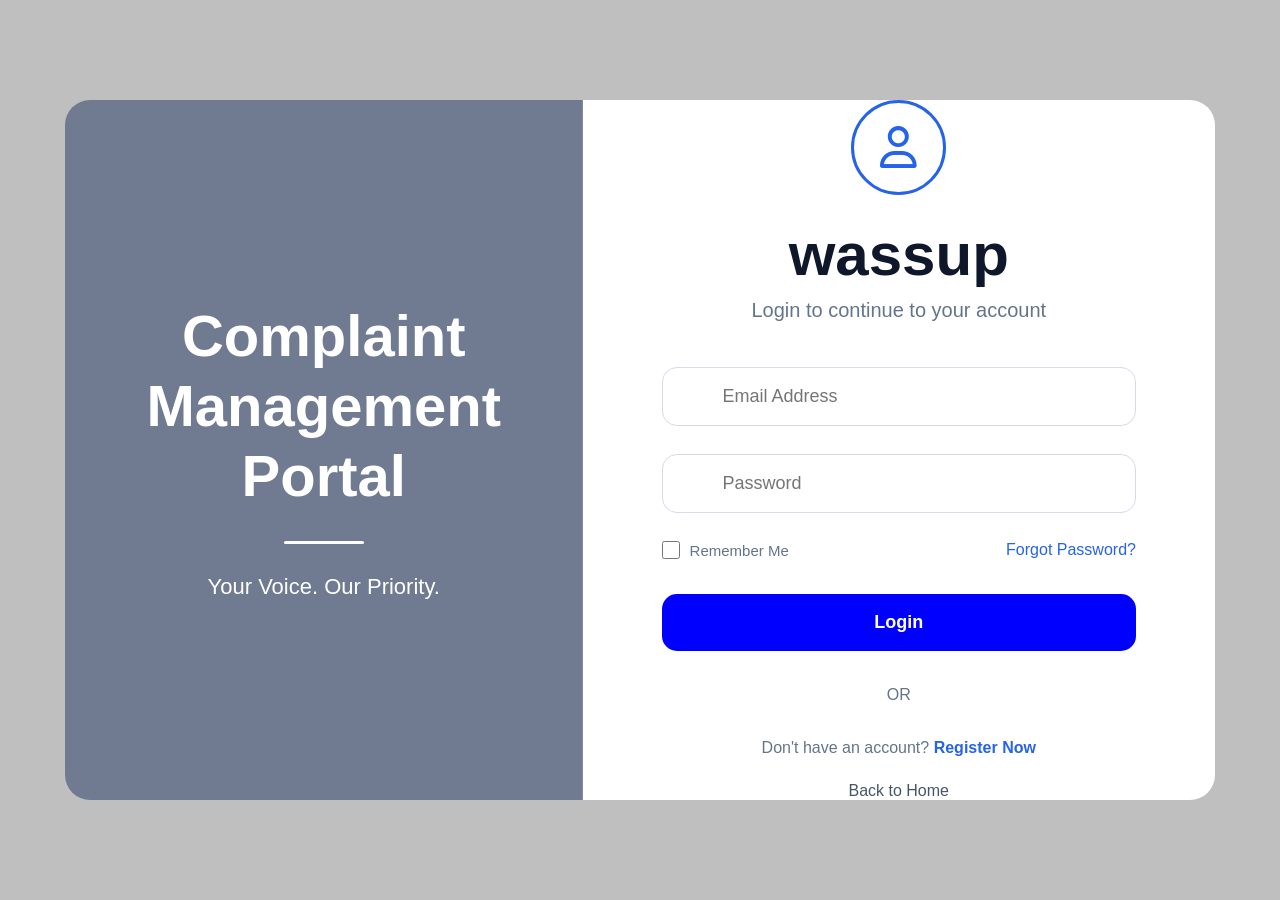
==== login.html @ 59ffc7d8 "Add files via upload" ====
<!DOCTYPE html>
<html lang="en">

<head>

    <meta charset="UTF-8">
    <meta name="viewport" content="width=device-width, initial-scale=1.0">

    <title>Complaint Management Portal | Login</title>

    <link rel="stylesheet"
          href="https://cdnjs.cloudflare.com/ajax/libs/font-awesome/6.7.2/css/all.min.css">


    <link rel="stylesheet" href="login.css">

</head>

<body>

<div class="container">


    <div class="left-grid">

        <h1>
            Complaint
            <br>
            Management
            <br>
            Portal
        </h1>

        <div class="line"></div>

        <p>
            Your Voice. Our Priority.
        </p>

    </div>

    <div class="right-grid">

        <div class="login-card">

            <div class="user-icon">
                <i class="fa-regular fa-user"></i>
            </div>

            <h1>wassup</h1>

            <p>Login to continue to your account</p>

            <form action="#" method="post" autocomplete="off">

                <div class="input-box">

                    <input
                            type="email"
                            id="email"
                            name="email"
                            placeholder="Email Address"
                            autocomplete="off"
                            required>

                </div>

                <div class="input-box">

                    <input
                            type="password"
                            id="password"
                            name="new-password"
                            placeholder="Password"
                            autocomplete="new-password"
                            spellcheck="false"
                            autocorrect="off"
                            autocapitalize="off"
                            required>
                </div>

                <div class="options">

                    <label>

                        <input type="checkbox">

                        Remember Me

                    </label>

                    <a href="#">
                        Forgot Password?
                    </a>

                </div>

                <button type="submit" class="login-btn">

                    Login

                </button>

            </form>

            <div class="otherpart">

                <span>OR</span>

            </div>

            <div class="register">

                Don't have an account?

                <a href="register.html">

                    Register Now

                </a>

            </div>

            <div class="home">

                <a href="home.html">

                    Back to Home

                </a>

            </div>

        </div>

    </div>

</div>

</body>
</html>
---- login.css ----
*{
    margin:0;
    padding:0;
    box-sizing:border-box;
    font-family:ariel,sans-serif;
}

body{

    min-height:100vh;

    display:flex;

    justify-content:center;

    align-items:center;

    background:
    linear-gradient(rgba(0,0,0,.25),
    rgba(0,0,0,.25)),
    url("login.png");

    background-size:cover;

    background-position:center;

    background-repeat:no-repeat;

}

.container{

    width:1150px;

    height:700px;

    display:grid;

    grid-template-columns:45% 55%;

    border-radius:25px;

    overflow:hidden;
}
/*leftside---------8*/
.left-grid{

    background:
    linear-gradient(rgba(15,40,90,.45),
    rgba(15,40,90,.45)),
    url("images/login-bg.jpg");

    background-size:cover;

    background-position:center;

    display:flex;

    flex-direction:column;

    justify-content:center;

    align-items:center;

    text-align:center;

    padding:50px;

    color:white;

}

.left-grid h1{

    font-size:58px;

    line-height:70px;

    font-weight:700;

}

.line{

    width:80px;

    height:3px;

    background:white;

    border-radius:10px;

    margin:30px auto;

}

.left-grid p{

    font-size:22px;

    font-weight:300;

}

/* right-side */

.right-grid{

    background:white;

    display:flex;

    justify-content:center;

    align-items:center;

}

.login-card{

    width:75%;

}

.user-icon{

    width:95px;

    height:95px;

    border:3px solid #2563EB;

    border-radius:50%;

    display:flex;

    justify-content:center;

    align-items:center;

    margin:auto;

    color:#2563EB;

    font-size:42px;

}

.login-card h1{

    text-align:center;

    margin-top:25px;

    color:#0F172A;

    font-size:60px;

}

.login-card p{

    text-align:center;

    color:#64748B;

    margin-top:10px;

    margin-bottom:45px;

    font-size:20px;

}

.input-box{


    margin-bottom:28px;

}

.input-box input{

    width:100%;

    padding:18px 60px;

    border:1px solid #D6DCE5;

    border-radius:15px;

    outline:none;

    font-size:18px;

}

.options{

    display:flex;

    justify-content:space-between;

    align-items:center;

    margin-bottom:35px;

}

.options label{

    display:flex;

    align-items:center;

    gap:10px;

    color:#64748B;

    font-size:15px;

    cursor:pointer;

}

.options input{

    width:18px;

    height:18px;

    cursor:pointer;

}

.options a{

    text-decoration:none;

    color:#2563EB;

    font-weight:500;

}
.login-btn{

    width:100%;

    padding:18px;

    border:none;

    border-radius:15px;

    background:blue;

    color:white;

    font-size:18px;

    font-weight:600;

    cursor:pointer;
    gap:10px;

    transition:.35s;

}

.login-btn:hover{

    transform:translateY(-3px);

}

.otherpart{

    margin:35px 0;
    text-align:center;

}

.otherpart span{

    background:white;

    padding:0 18px;

    color:#64748B;



}

.register{

    text-align:center;

    color:#64748B;

    margin-bottom:25px;

}

.register a{

    text-decoration:none;

    color:#2563EB;

    font-weight:600;

}

.register a:hover{

    color:#1D4ED8;

}

.home{

    text-align:center;

}

.home a{

    text-decoration:none;

    color:#475569;

    transition:.3s;

}

.home a:hover{

    color:#2563EB;

}
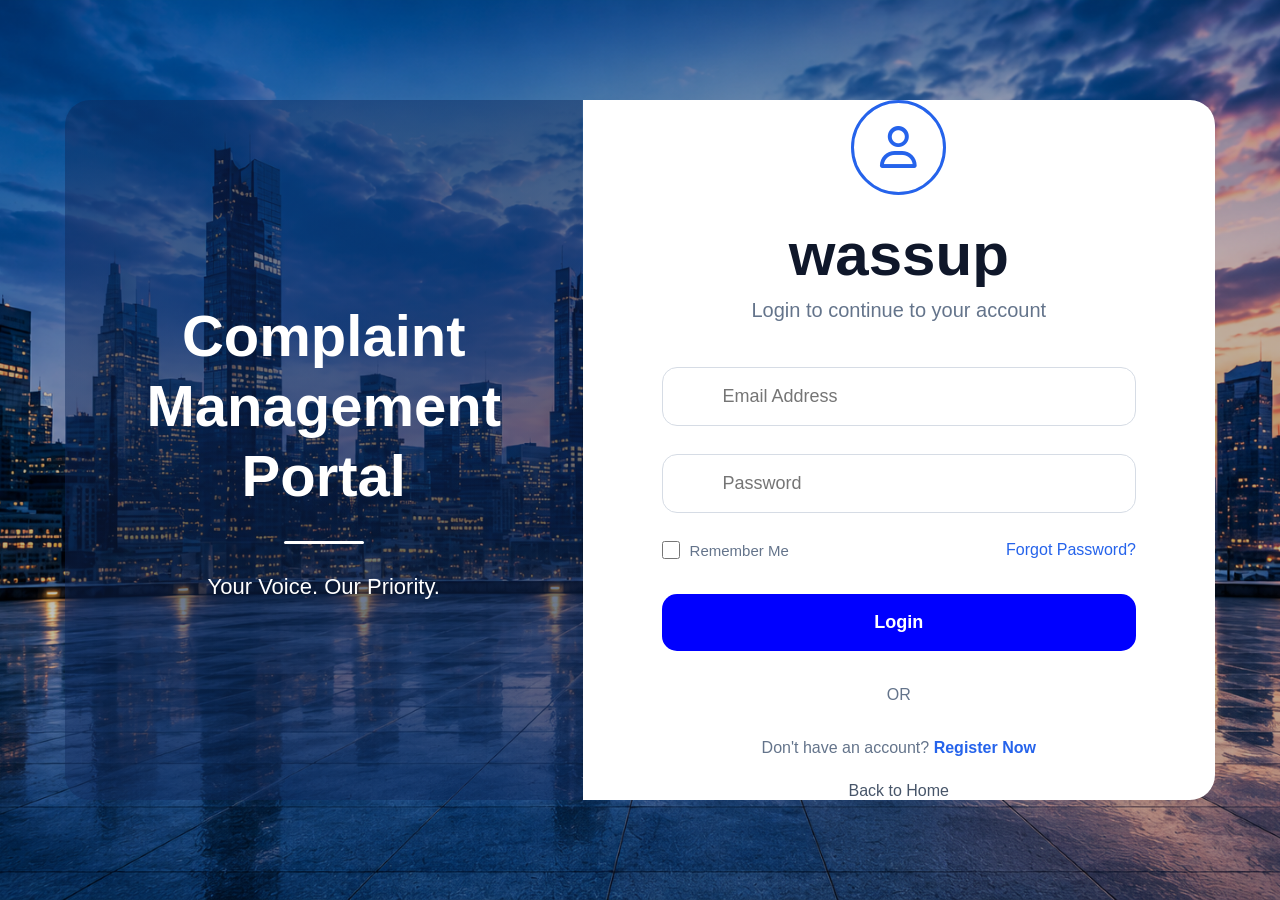
==== commit ce6e6efb: "Fix HTML structure and update links in login page" ====
--- a/login.html
+++ b/login.html
@@ -123,7 +123,7 @@
 
             <div class="home">
 
-                <a href="home.html">
+                <a href="index.html">
 
                     Back to Home
 
@@ -138,4 +138,4 @@
 </div>
 
 </body>
-</html>+</html>
